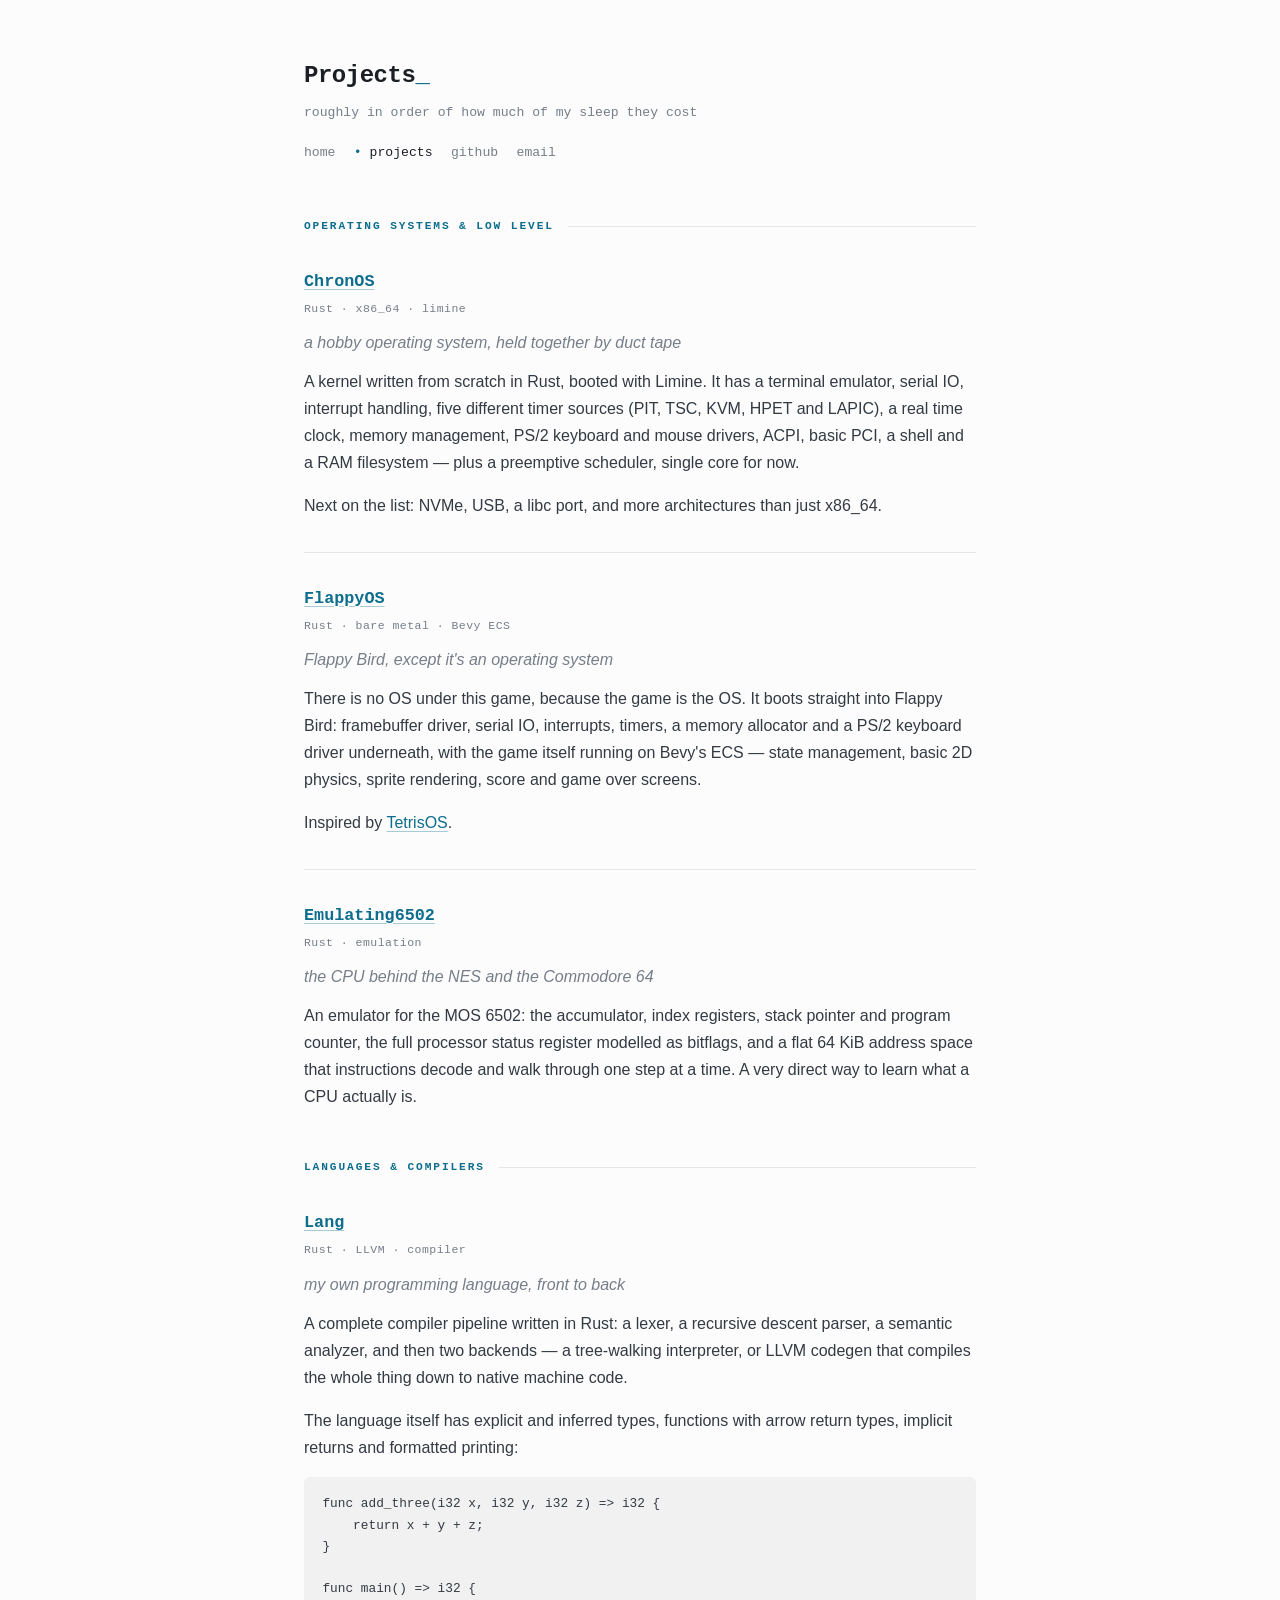
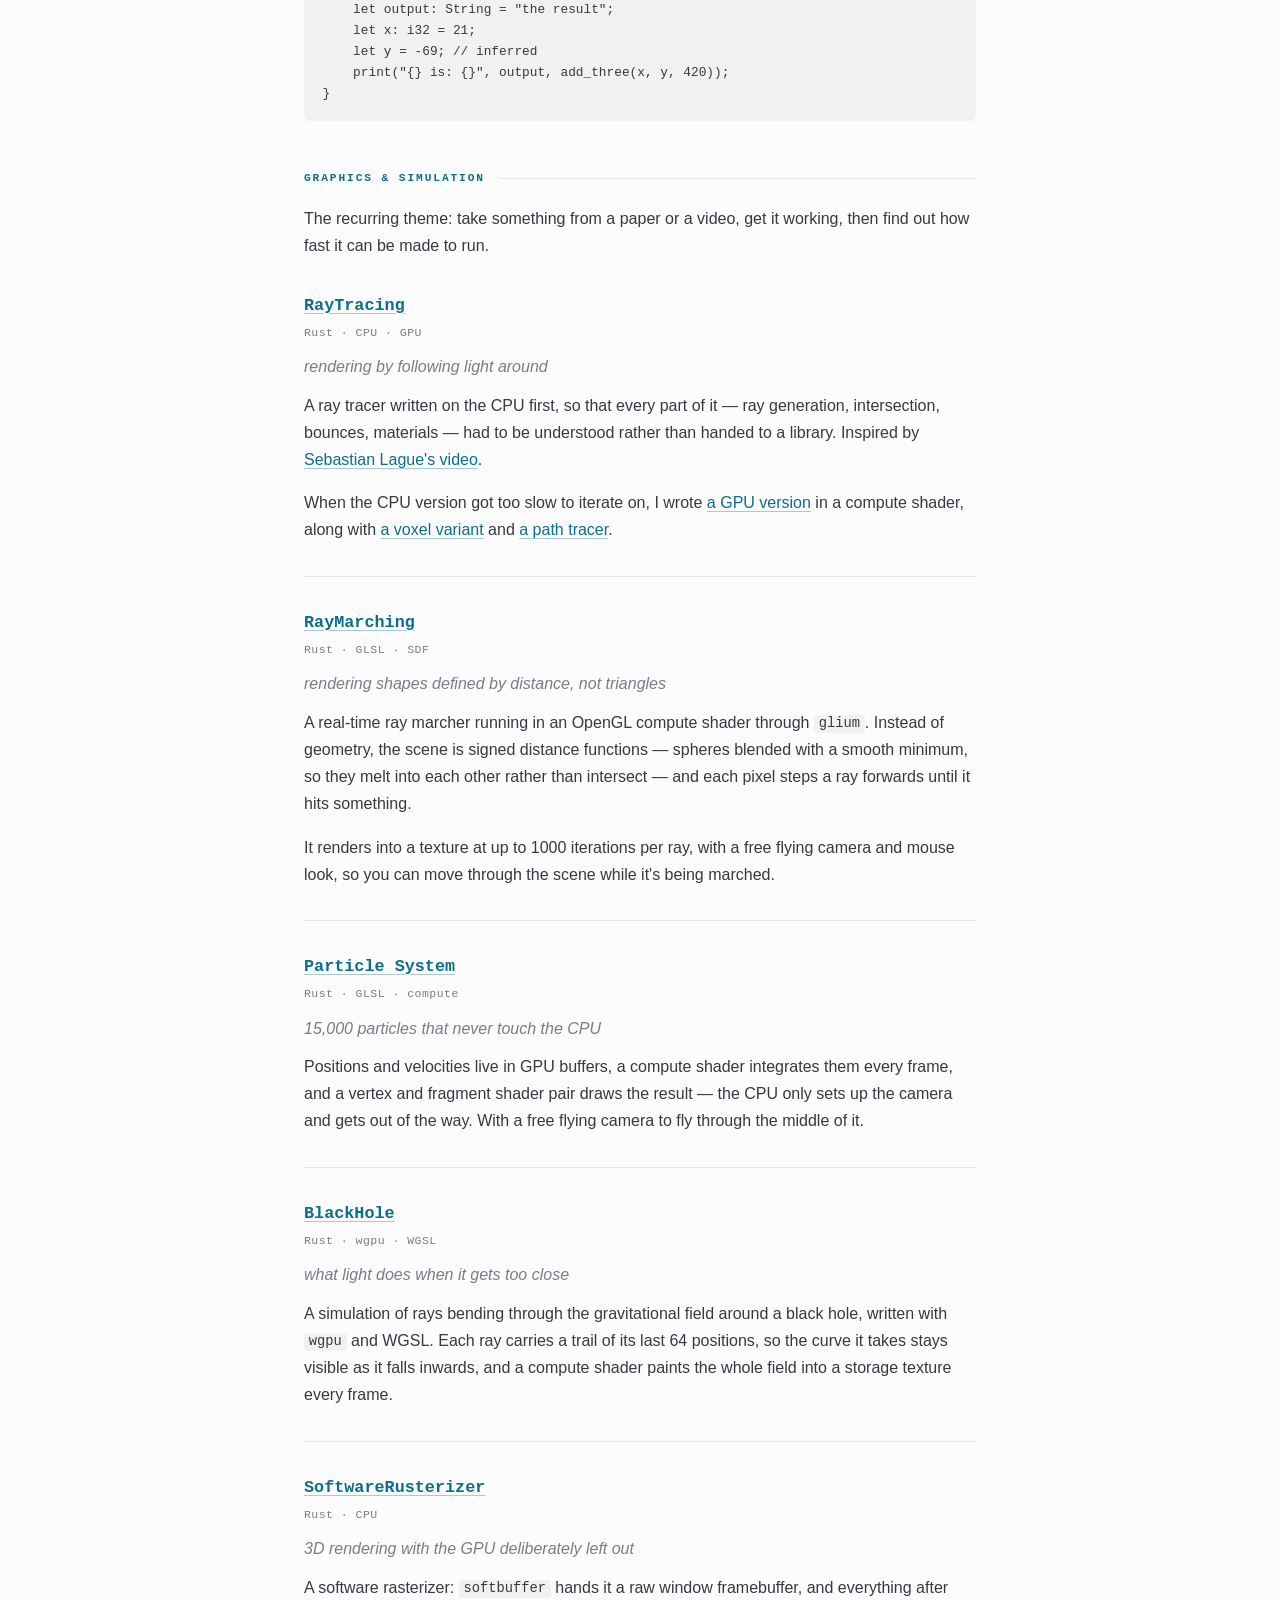
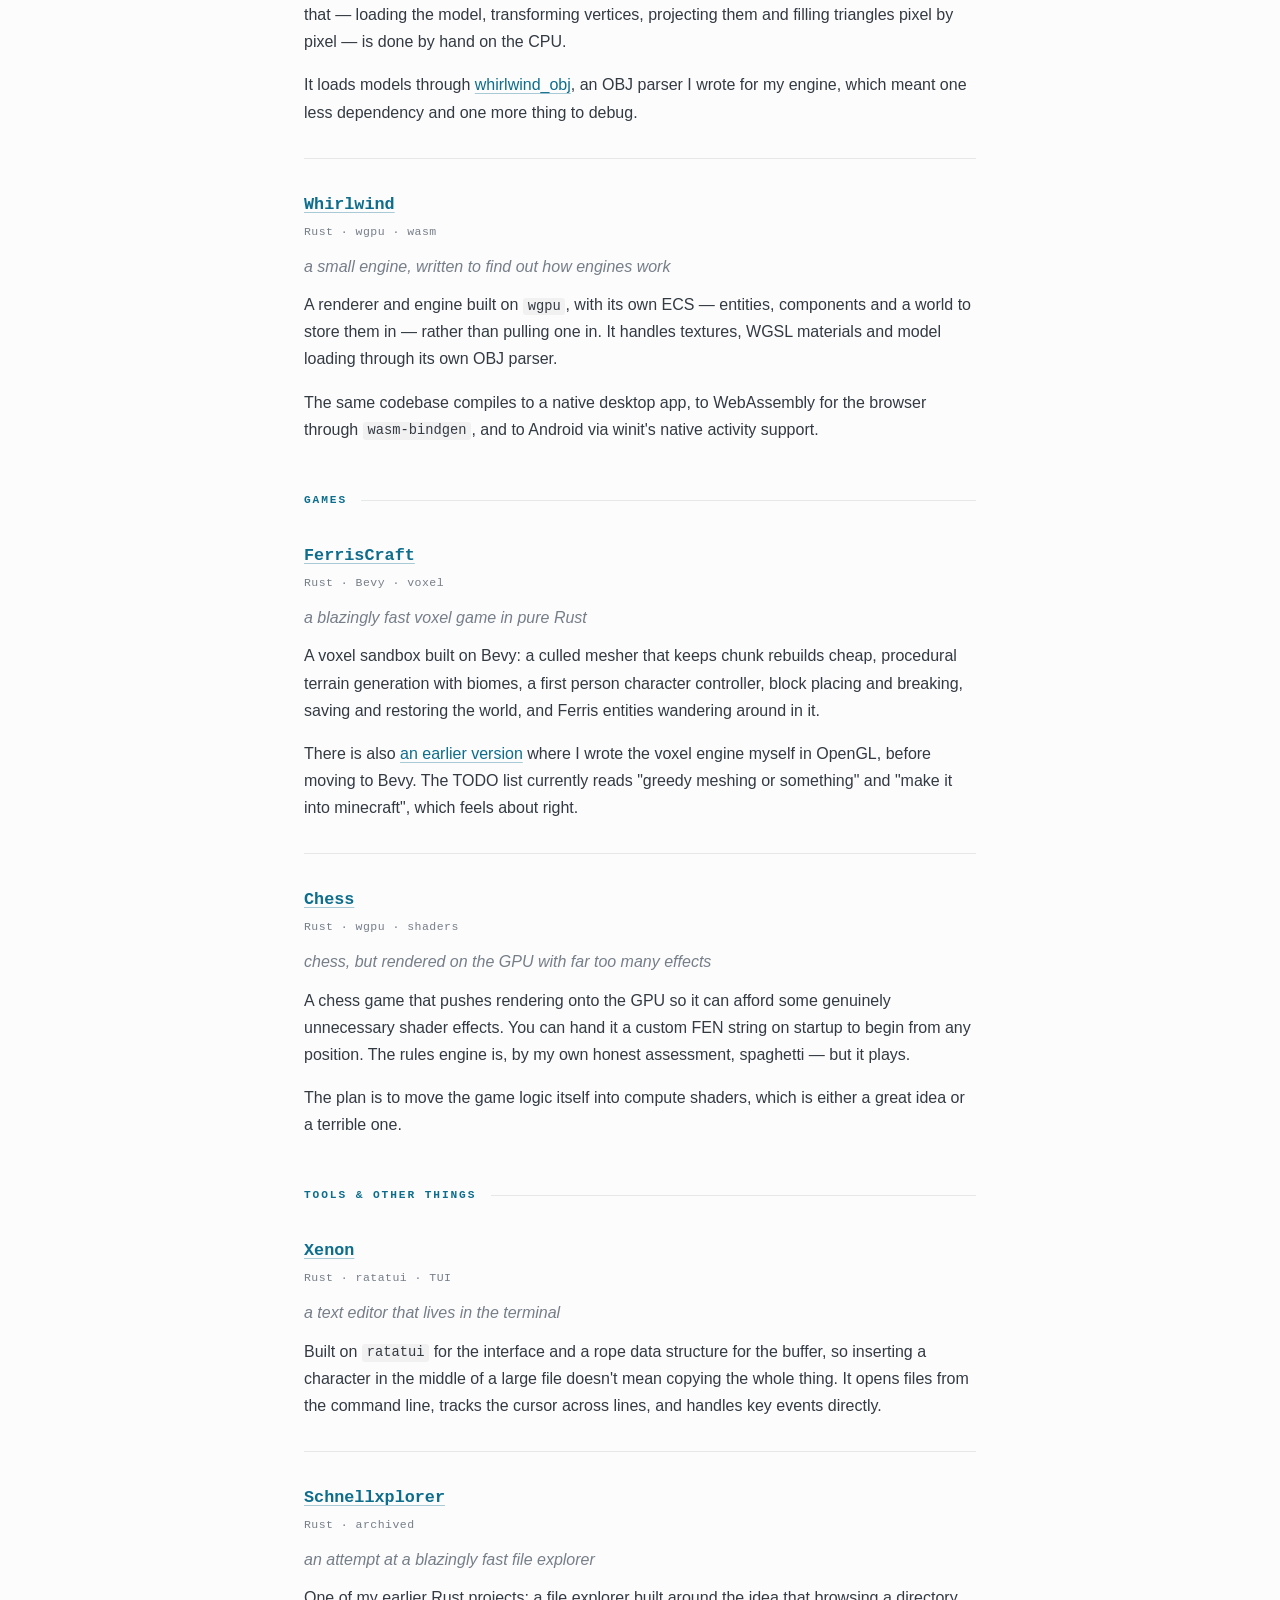
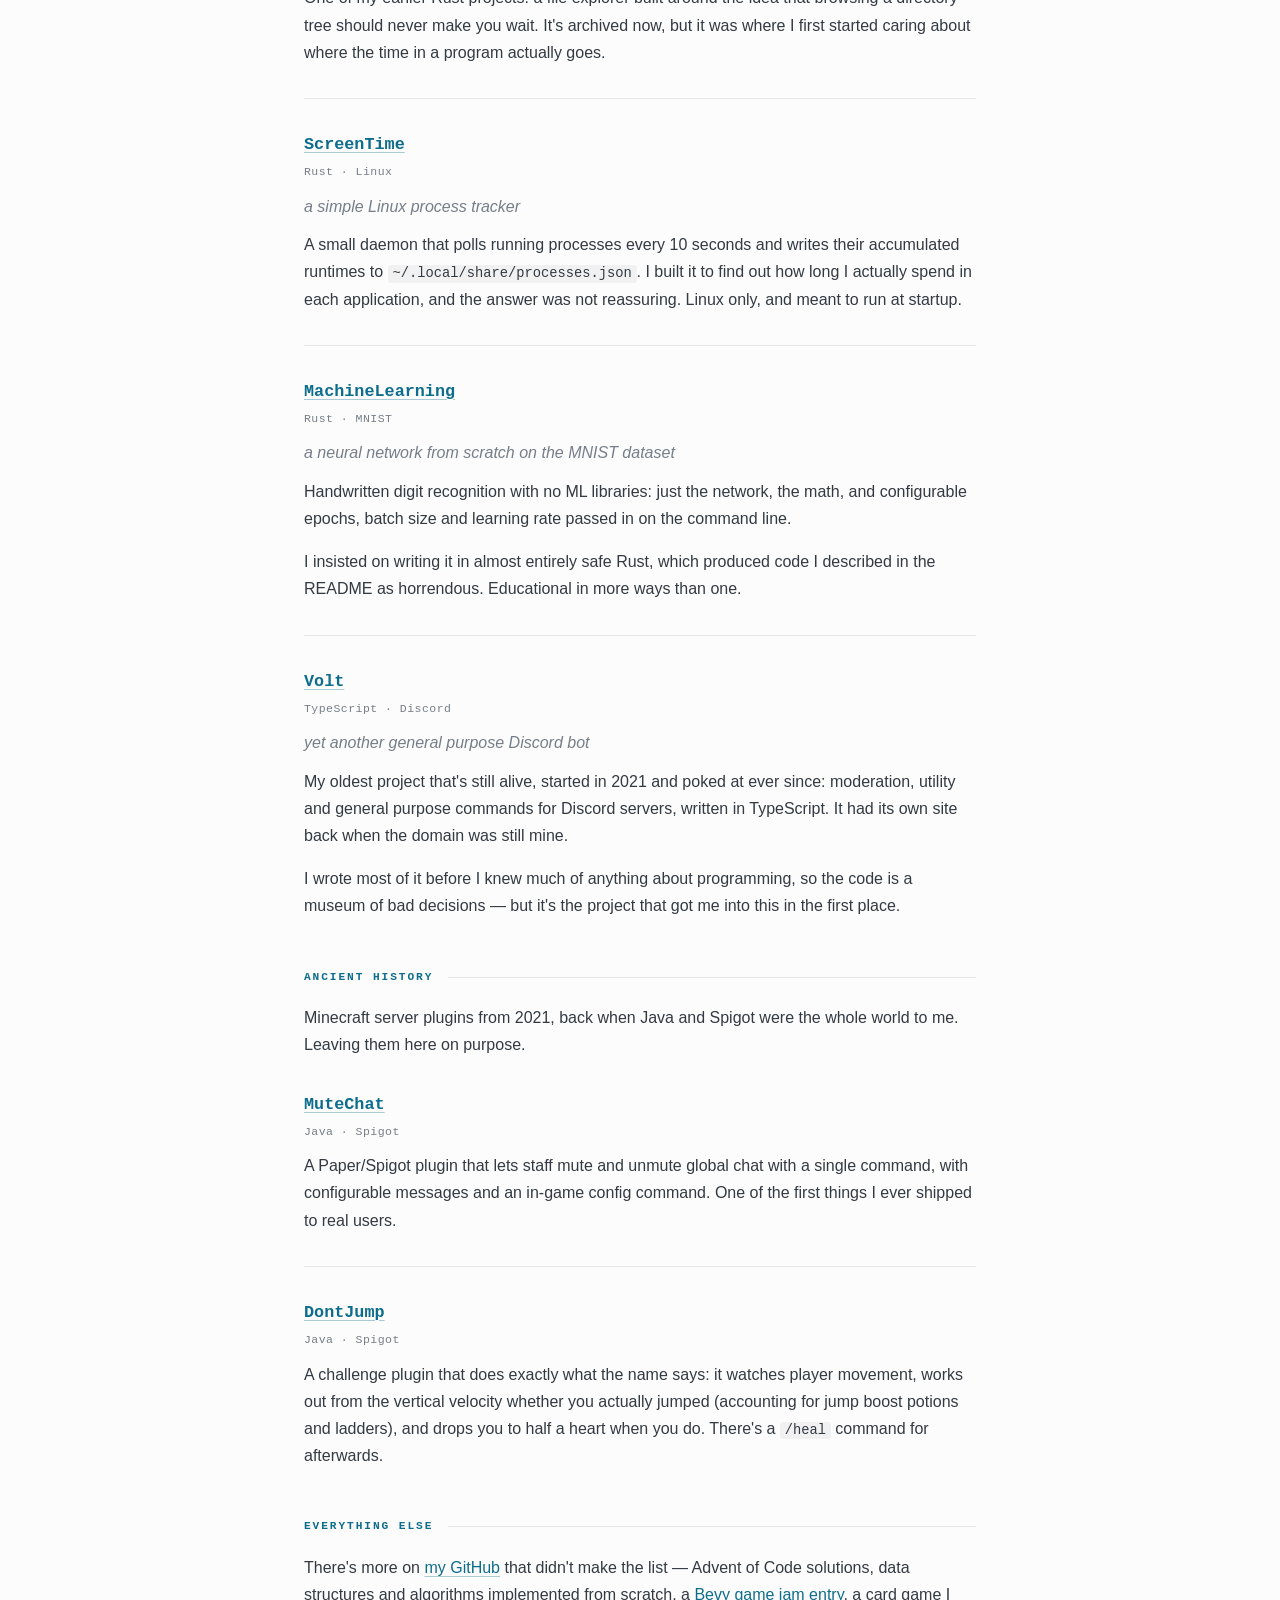
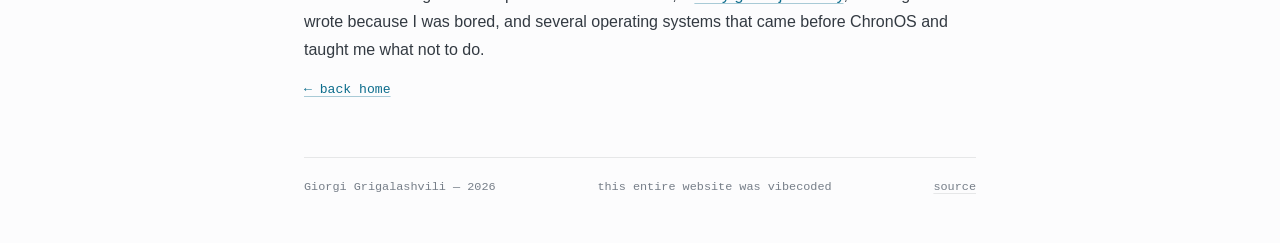
==== projects/index.html @ c58e5ccb "Add personal portfolio site Static site for GitHub Pages: plain HTML/CSS, no build step.  - home pag" ====
<!DOCTYPE html>
<html lang="en">
	<head>
		<meta charset="utf-8">
		<meta name="viewport" content="width=device-width, initial-scale=1">
		<title>Projects — Giorgi Grigalashvili</title>
		<meta name="description" content="Projects by Giorgi Grigalashvili (BUGO07): operating systems, compilers, renderers, simulations, games and tools — mostly in Rust.">
		<link rel="stylesheet" href="../style.css">
		<link rel="icon" href="../assets/favicon.svg" type="image/svg+xml">
	</head>
	<body>
		<header>
			<h1>Projects<span class="cursor">_</span></h1>
			<p class="tagline">roughly in order of how much of my sleep they cost</p>
			<nav>
				<a href="../">home</a>
				<a href="./" aria-current="page">projects</a>
				<a href="https://github.com/BUGO07">github</a>
				<a href="mailto:g.grigalashvili@balaveri.com">email</a>
			</nav>
		</header>

		<main>
			<section id="operating-systems">
				<h2>Operating systems &amp; low level</h2>

				<article id="chronos">
					<h3><a href="https://github.com/BUGO07/chronos">ChronOS</a></h3>
					<p class="tags">Rust &middot; x86_64 &middot; limine</p>
					<p class="lede">a hobby operating system, held together by duct tape</p>
					<p>
					A kernel written from scratch in Rust, booted with Limine. It has a
					terminal emulator, serial IO, interrupt handling, five different timer
					sources (PIT, TSC, KVM, HPET and LAPIC), a real time clock, memory
					management, PS/2 keyboard and mouse drivers, ACPI, basic PCI, a shell
					and a RAM filesystem &mdash; plus a preemptive scheduler, single core
					for now.
					</p>
					<p>
					Next on the list: NVMe, USB, a libc port, and more architectures than
					just x86_64.
					</p>
				</article>

				<article id="flappyos">
					<h3><a href="https://github.com/BUGO07/flappyos">FlappyOS</a></h3>
					<p class="tags">Rust &middot; bare metal &middot; Bevy ECS</p>
					<p class="lede">Flappy Bird, except it's an operating system</p>
					<p>
					There is no OS under this game, because the game is the OS. It boots
					straight into Flappy Bird: framebuffer driver, serial IO, interrupts,
					timers, a memory allocator and a PS/2 keyboard driver underneath, with
					the game itself running on Bevy's ECS &mdash; state management, basic
					2D physics, sprite rendering, score and game over screens.
					</p>
					<p>
					Inspired by
					<a href="https://www.youtube.com/watch?v=FaILnmUYS_U">TetrisOS</a>.
					</p>
				</article>

				<article id="emulating-6502">
					<h3><a href="https://github.com/BUGO07/emulating-6502">Emulating6502</a></h3>
					<p class="tags">Rust &middot; emulation</p>
					<p class="lede">the CPU behind the NES and the Commodore 64</p>
					<p>
					An emulator for the MOS 6502: the accumulator, index registers, stack
					pointer and program counter, the full processor status register modelled
					as bitflags, and a flat 64&nbsp;KiB address space that instructions
					decode and walk through one step at a time. A very direct way to learn
					what a CPU actually is.
					</p>
				</article>
			</section>

			<section id="languages">
				<h2>Languages &amp; compilers</h2>

				<article id="lang">
					<h3><a href="https://github.com/BUGO07/lang">Lang</a></h3>
					<p class="tags">Rust &middot; LLVM &middot; compiler</p>
					<p class="lede">my own programming language, front to back</p>
					<p>
					A complete compiler pipeline written in Rust: a lexer, a recursive
					descent parser, a semantic analyzer, and then two backends &mdash; a
					tree-walking interpreter, or LLVM codegen that compiles the whole thing
					down to native machine code.
					</p>
					<p>
					The language itself has explicit and inferred types, functions with
					arrow return types, implicit returns and formatted printing:
					</p>
					<pre><code>func add_three(i32 x, i32 y, i32 z) => i32 {
    return x + y + z;
}

func main() => i32 {
    let output: String = "the result";
    let x: i32 = 21;
    let y = -69; // inferred
    print("{} is: {}", output, add_three(x, y, 420));
}</code></pre>
				</article>
			</section>

			<section id="graphics">
				<h2>Graphics &amp; simulation</h2>

				<p>
				The recurring theme: take something from a paper or a video, get it
				working, then find out how fast it can be made to run.
				</p>

				<article id="raytracing">
					<h3><a href="https://github.com/BUGO07/raytracing">RayTracing</a></h3>
					<p class="tags">Rust &middot; CPU &middot; GPU</p>
					<p class="lede">rendering by following light around</p>
					<p>
					A ray tracer written on the CPU first, so that every part of it &mdash;
					ray generation, intersection, bounces, materials &mdash; had to be
					understood rather than handed to a library. Inspired by
					<a href="https://www.youtube.com/watch?v=Qz0KTGYJtUk">Sebastian Lague's video</a>.
					</p>
					<p>
					When the CPU version got too slow to iterate on, I wrote
					<a href="https://github.com/BUGO07/raytracing-compute">a GPU version</a>
					in a compute shader, along with
					<a href="https://github.com/BUGO07/voxel-raytracing">a voxel variant</a>
					and <a href="https://github.com/BUGO07/pathtracing">a path tracer</a>.
					</p>
				</article>

				<article id="raymarching">
					<h3><a href="https://github.com/BUGO07/raymarching">RayMarching</a></h3>
					<p class="tags">Rust &middot; GLSL &middot; SDF</p>
					<p class="lede">rendering shapes defined by distance, not triangles</p>
					<p>
					A real-time ray marcher running in an OpenGL compute shader through
					<code>glium</code>. Instead of geometry, the scene is signed distance
					functions &mdash; spheres blended with a smooth minimum, so they melt
					into each other rather than intersect &mdash; and each pixel steps a ray
					forwards until it hits something.
					</p>
					<p>
					It renders into a texture at up to 1000 iterations per ray, with a free
					flying camera and mouse look, so you can move through the scene while
					it's being marched.
					</p>
				</article>

				<article id="particle-system">
					<h3><a href="https://github.com/BUGO07/particle-system">Particle System</a></h3>
					<p class="tags">Rust &middot; GLSL &middot; compute</p>
					<p class="lede">15,000 particles that never touch the CPU</p>
					<p>
					Positions and velocities live in GPU buffers, a compute shader integrates
					them every frame, and a vertex and fragment shader pair draws the result
					&mdash; the CPU only sets up the camera and gets out of the way. With a
					free flying camera to fly through the middle of it.
					</p>
				</article>

				<article id="black-hole">
					<h3><a href="https://github.com/BUGO07/black_hole">BlackHole</a></h3>
					<p class="tags">Rust &middot; wgpu &middot; WGSL</p>
					<p class="lede">what light does when it gets too close</p>
					<p>
					A simulation of rays bending through the gravitational field around a
					black hole, written with <code>wgpu</code> and WGSL. Each ray carries a
					trail of its last 64 positions, so the curve it takes stays visible as it
					falls inwards, and a compute shader paints the whole field into a storage
					texture every frame.
					</p>
				</article>

				<article id="software-rusterizer">
					<h3><a href="https://github.com/BUGO07/software-rusterizer">SoftwareRusterizer</a></h3>
					<p class="tags">Rust &middot; CPU</p>
					<p class="lede">3D rendering with the GPU deliberately left out</p>
					<p>
					A software rasterizer: <code>softbuffer</code> hands it a raw window
					framebuffer, and everything after that &mdash; loading the model,
					transforming vertices, projecting them and filling triangles pixel by
					pixel &mdash; is done by hand on the CPU.
					</p>
					<p>
					It loads models through
					<a href="https://github.com/BUGO07/whirlwind_obj">whirlwind_obj</a>, an
					OBJ parser I wrote for my engine, which meant one less dependency and one
					more thing to debug.
					</p>
				</article>

				<article id="whirlwind">
					<h3><a href="https://github.com/BUGO07/whirlwind">Whirlwind</a></h3>
					<p class="tags">Rust &middot; wgpu &middot; wasm</p>
					<p class="lede">a small engine, written to find out how engines work</p>
					<p>
					A renderer and engine built on <code>wgpu</code>, with its own ECS
					&mdash; entities, components and a world to store them in &mdash; rather
					than pulling one in. It handles textures, WGSL materials and model
					loading through its own OBJ parser.
					</p>
					<p>
					The same codebase compiles to a native desktop app, to WebAssembly for
					the browser through <code>wasm-bindgen</code>, and to Android via winit's
					native activity support.
					</p>
				</article>
			</section>

			<section id="games">
				<h2>Games</h2>

				<article id="ferriscraft">
					<h3><a href="https://github.com/BUGO07/ferriscraft">FerrisCraft</a></h3>
					<p class="tags">Rust &middot; Bevy &middot; voxel</p>
					<p class="lede">a blazingly fast voxel game in pure Rust</p>
					<p>
					A voxel sandbox built on Bevy: a culled mesher that keeps chunk rebuilds
					cheap, procedural terrain generation with biomes, a first person character
					controller, block placing and breaking, saving and restoring the world,
					and Ferris entities wandering around in it.
					</p>
					<p>
					There is also
					<a href="https://github.com/BUGO07/ferriscraft-gl-experiments">an earlier version</a>
					where I wrote the voxel engine myself in OpenGL, before moving to Bevy.
					The TODO list currently reads "greedy meshing or something" and "make it
					into minecraft", which feels about right.
					</p>
				</article>

				<article id="chess">
					<h3><a href="https://github.com/BUGO07/chess-gpu">Chess</a></h3>
					<p class="tags">Rust &middot; wgpu &middot; shaders</p>
					<p class="lede">chess, but rendered on the GPU with far too many effects</p>
					<p>
					A chess game that pushes rendering onto the GPU so it can afford some
					genuinely unnecessary shader effects. You can hand it a custom FEN string
					on startup to begin from any position. The rules engine is, by my own
					honest assessment, spaghetti &mdash; but it plays.
					</p>
					<p>
					The plan is to move the game logic itself into compute shaders, which is
					either a great idea or a terrible one.
					</p>
				</article>
			</section>

			<section id="tools">
				<h2>Tools &amp; other things</h2>

				<article id="xenon">
					<h3><a href="https://github.com/BUGO07/xenon">Xenon</a></h3>
					<p class="tags">Rust &middot; ratatui &middot; TUI</p>
					<p class="lede">a text editor that lives in the terminal</p>
					<p>
					Built on <code>ratatui</code> for the interface and a rope data structure
					for the buffer, so inserting a character in the middle of a large file
					doesn't mean copying the whole thing. It opens files from the command
					line, tracks the cursor across lines, and handles key events directly.
					</p>
				</article>

				<article id="schnellxplorer">
					<h3><a href="https://github.com/BUGO07/Schnellxplorer">Schnellxplorer</a></h3>
					<p class="tags">Rust &middot; archived</p>
					<p class="lede">an attempt at a blazingly fast file explorer</p>
					<p>
					One of my earlier Rust projects: a file explorer built around the idea
					that browsing a directory tree should never make you wait. It's archived
					now, but it was where I first started caring about where the time in a
					program actually goes.
					</p>
				</article>

				<article id="screentime">
					<h3><a href="https://github.com/BUGO07/screentime">ScreenTime</a></h3>
					<p class="tags">Rust &middot; Linux</p>
					<p class="lede">a simple Linux process tracker</p>
					<p>
					A small daemon that polls running processes every 10 seconds and writes
					their accumulated runtimes to
					<code>~/.local/share/processes.json</code>. I built it to find out how
					long I actually spend in each application, and the answer was not
					reassuring. Linux only, and meant to run at startup.
					</p>
				</article>

				<article id="machine-learning">
					<h3><a href="https://github.com/BUGO07/machine-learning">MachineLearning</a></h3>
					<p class="tags">Rust &middot; MNIST</p>
					<p class="lede">a neural network from scratch on the MNIST dataset</p>
					<p>
					Handwritten digit recognition with no ML libraries: just the network, the
					math, and configurable epochs, batch size and learning rate passed in on
					the command line.
					</p>
					<p>
					I insisted on writing it in almost entirely safe Rust, which produced code
					I described in the README as horrendous. Educational in more ways than one.
					</p>
				</article>

				<article id="volt">
					<h3><a href="https://github.com/BUGO07/Volt">Volt</a></h3>
					<p class="tags">TypeScript &middot; Discord</p>
					<p class="lede">yet another general purpose Discord bot</p>
					<p>
					My oldest project that's still alive, started in 2021 and poked at ever
					since: moderation, utility and general purpose commands for Discord
					servers, written in TypeScript. It had its own site back when the domain
					was still mine.
					</p>
					<p>
					I wrote most of it before I knew much of anything about programming, so
					the code is a museum of bad decisions &mdash; but it's the project that
					got me into this in the first place.
					</p>
				</article>
			</section>

			<section id="older">
				<h2>Ancient history</h2>

				<p>
				Minecraft server plugins from 2021, back when Java and Spigot were the whole
				world to me. Leaving them here on purpose.
				</p>

				<article id="mutechat">
					<h3><a href="https://github.com/BUGO07/MuteChat">MuteChat</a></h3>
					<p class="tags">Java &middot; Spigot</p>
					<p>
					A Paper/Spigot plugin that lets staff mute and unmute global chat with a
					single command, with configurable messages and an in-game config command.
					One of the first things I ever shipped to real users.
					</p>
				</article>

				<article id="dontjump">
					<h3><a href="https://github.com/BUGO07/DontJump">DontJump</a></h3>
					<p class="tags">Java &middot; Spigot</p>
					<p>
					A challenge plugin that does exactly what the name says: it watches player
					movement, works out from the vertical velocity whether you actually jumped
					(accounting for jump boost potions and ladders), and drops you to half a
					heart when you do. There's a <code>/heal</code> command for afterwards.
					</p>
				</article>
			</section>

			<section id="more">
				<h2>Everything else</h2>

				<p>
				There's more on <a href="https://github.com/BUGO07">my GitHub</a> that didn't
				make the list &mdash; Advent of Code solutions, data structures and algorithms
				implemented from scratch, a
				<a href="https://bugolmao.itch.io/bevy-jam-7">Bevy game jam entry</a>, a card
				game I wrote because I was bored, and several operating systems that came
				before ChronOS and taught me what not to do.
				</p>

				<p class="back"><a href="../">&larr; back home</a></p>
			</section>
		</main>

		<footer>
			<span>Giorgi Grigalashvili &mdash; <span id="year"></span></span>
			<span>this entire website was vibecoded</span>
			<span><a href="https://github.com/BUGO07/BUGO07.github.io">source</a></span>
		</footer>

		<script>
			document.getElementById("year").textContent = new Date().getFullYear();
		</script>
	</body>
</html>
---- style.css ----
:root {
	color-scheme: light dark;

	--bg: #fcfcfd;
	--fg: #1b1f24;
	--prose: #333a42;
	--muted: #767e88;
	--accent: #0d6d8c;
	--underline: #0d6d8c59;
	--rule: #1b1f2418;
	--tint: #1b1f240c;

	--measure: 45rem;
	--mono: ui-monospace, "JetBrains Mono", "Cascadia Code", Menlo, Consolas, monospace;
	--sans: -apple-system, BlinkMacSystemFont, "Segoe UI", Roboto, "Helvetica Neue", Arial, sans-serif;
}

@media (prefers-color-scheme: dark) {
	:root {
		--bg: #0f1115;
		--fg: #e4e7ec;
		--prose: #c1c7d0;
		--muted: #7d858f;
		--accent: #5fb9d4;
		--underline: #5fb9d459;
		--rule: #ffffff1c;
		--tint: #ffffff0d;
	}
}

* {
	box-sizing: border-box;
}

body {
	max-width: var(--measure);
	margin: 0 auto;
	padding: 3.5rem 1.5rem 3rem;

	font-family: var(--sans);
	font-size: 1rem;
	line-height: 1.7;
	color: var(--prose);
	background-color: var(--bg);
	-webkit-font-smoothing: antialiased;
}

/* ---- links ---- */

a {
	color: var(--accent);
	text-decoration: underline;
	text-decoration-thickness: 1px;
	text-underline-offset: 3px;
	text-decoration-color: var(--underline);
}

a:hover {
	text-decoration-color: currentColor;
}

/* ---- header ---- */

header {
	margin-bottom: 3.25rem;
}

h1 {
	font-family: var(--mono);
	font-size: 1.5rem;
	font-weight: 600;
	letter-spacing: -0.02em;
	color: var(--fg);
	margin: 0 0 0.3rem;
}

.cursor {
	color: var(--accent);
	font-weight: 400;
	animation: blink 1.15s steps(1) infinite;
}

@keyframes blink {
	50% { opacity: 0; }
}

@media (prefers-reduced-motion: reduce) {
	.cursor { animation: none; }
}

.tagline {
	font-family: var(--mono);
	font-size: 0.82rem;
	color: var(--muted);
	margin: 0 0 1.15rem;
}

nav {
	font-family: var(--mono);
	font-size: 0.82rem;
	display: flex;
	flex-wrap: wrap;
	gap: 0 1.15rem;
}

nav a {
	color: var(--muted);
	text-decoration: none;
}

nav a:hover {
	color: var(--accent);
}

nav a[aria-current="page"] {
	color: var(--fg);
}

nav a[aria-current="page"]::before {
	content: "\2022\00a0";
	color: var(--accent);
}

/* ---- headings ---- */

h2 {
	display: flex;
	align-items: center;
	gap: 0.9rem;

	font-family: var(--mono);
	font-size: 0.7rem;
	font-weight: 600;
	text-transform: uppercase;
	letter-spacing: 0.17em;
	color: var(--accent);

	margin: 3rem 0 1.1rem;
}

h2::after {
	content: "";
	flex: 1;
	height: 1px;
	background-color: var(--rule);
}

h3 {
	font-family: var(--mono);
	font-size: 0.8rem;
	font-weight: 600;
	color: var(--fg);
	margin: 1.9rem 0 0.75rem;
}

section:first-of-type h2 {
	margin-top: 0;
}

p {
	margin: 0 0 1rem;
}

section > p:last-child {
	margin-bottom: 0;
}

/* ---- key / value and project index grids ---- */

dl {
	display: grid;
	grid-template-columns: 10.5rem 1fr;
	gap: 1rem 1.75rem;
	margin: 0;
}

dl.kv {
	grid-template-columns: 7rem 1fr;
	gap: 0.5rem 1.75rem;
}

dt {
	font-family: var(--mono);
	font-size: 0.9rem;
	color: var(--fg);
	min-width: 0;
	overflow-wrap: break-word;
}

dl.kv dt {
	font-size: 0.72rem;
	text-transform: uppercase;
	letter-spacing: 0.13em;
	color: var(--muted);
	padding-top: 0.35em;
}

dd {
	margin: 0;
	min-width: 0;
}

@media (max-width: 36rem) {
	dl,
	dl.kv {
		grid-template-columns: 1fr;
		gap: 0.15rem;
	}

	dd {
		margin-bottom: 1.1rem;
	}

	dd:last-child {
		margin-bottom: 0;
	}

	dl.kv dt {
		padding-top: 0.6rem;
	}
}

.tags {
	display: block;
	font-family: var(--mono);
	font-size: 0.72rem;
	letter-spacing: 0.04em;
	color: var(--muted);
}

/* ---- project write-ups ---- */

article {
	margin-top: 2rem;
	scroll-margin-top: 1.5rem;
}

article + article {
	border-top: 1px solid var(--rule);
	padding-top: 2rem;
}

article h3 {
	font-size: 1.05rem;
	margin: 0 0 0.15rem;
}

article .tags {
	margin-bottom: 0.7rem;
}

article .lede {
	color: var(--muted);
	font-style: italic;
	margin-bottom: 0.7rem;
}

article p:last-child {
	margin-bottom: 0;
}

/* ---- code ---- */

code {
	font-family: var(--mono);
	font-size: 0.86em;
	background-color: var(--tint);
	padding: 0.1em 0.35em;
	border-radius: 3px;
}

pre {
	font-family: var(--mono);
	font-size: 0.8rem;
	line-height: 1.65;
	background-color: var(--tint);
	padding: 1rem 1.15rem;
	border-radius: 6px;
	overflow-x: auto;
	margin: 0 0 1rem;
}

pre code {
	background: none;
	padding: 0;
	font-size: inherit;
}

/* ---- misc ---- */

ul {
	margin: 0 0 1rem;
	padding-left: 1.2rem;
}

li {
	margin: 0.2rem 0;
}

.back {
	font-family: var(--mono);
	font-size: 0.82rem;
}

footer {
	margin-top: 3.5rem;
	padding-top: 1.15rem;
	border-top: 1px solid var(--rule);

	font-family: var(--mono);
	font-size: 0.74rem;
	color: var(--muted);

	display: flex;
	flex-wrap: wrap;
	justify-content: space-between;
	gap: 0.4rem 1.5rem;
}

footer a {
	color: var(--muted);
	text-decoration-color: var(--rule);
}

footer a:hover {
	color: var(--accent);
}
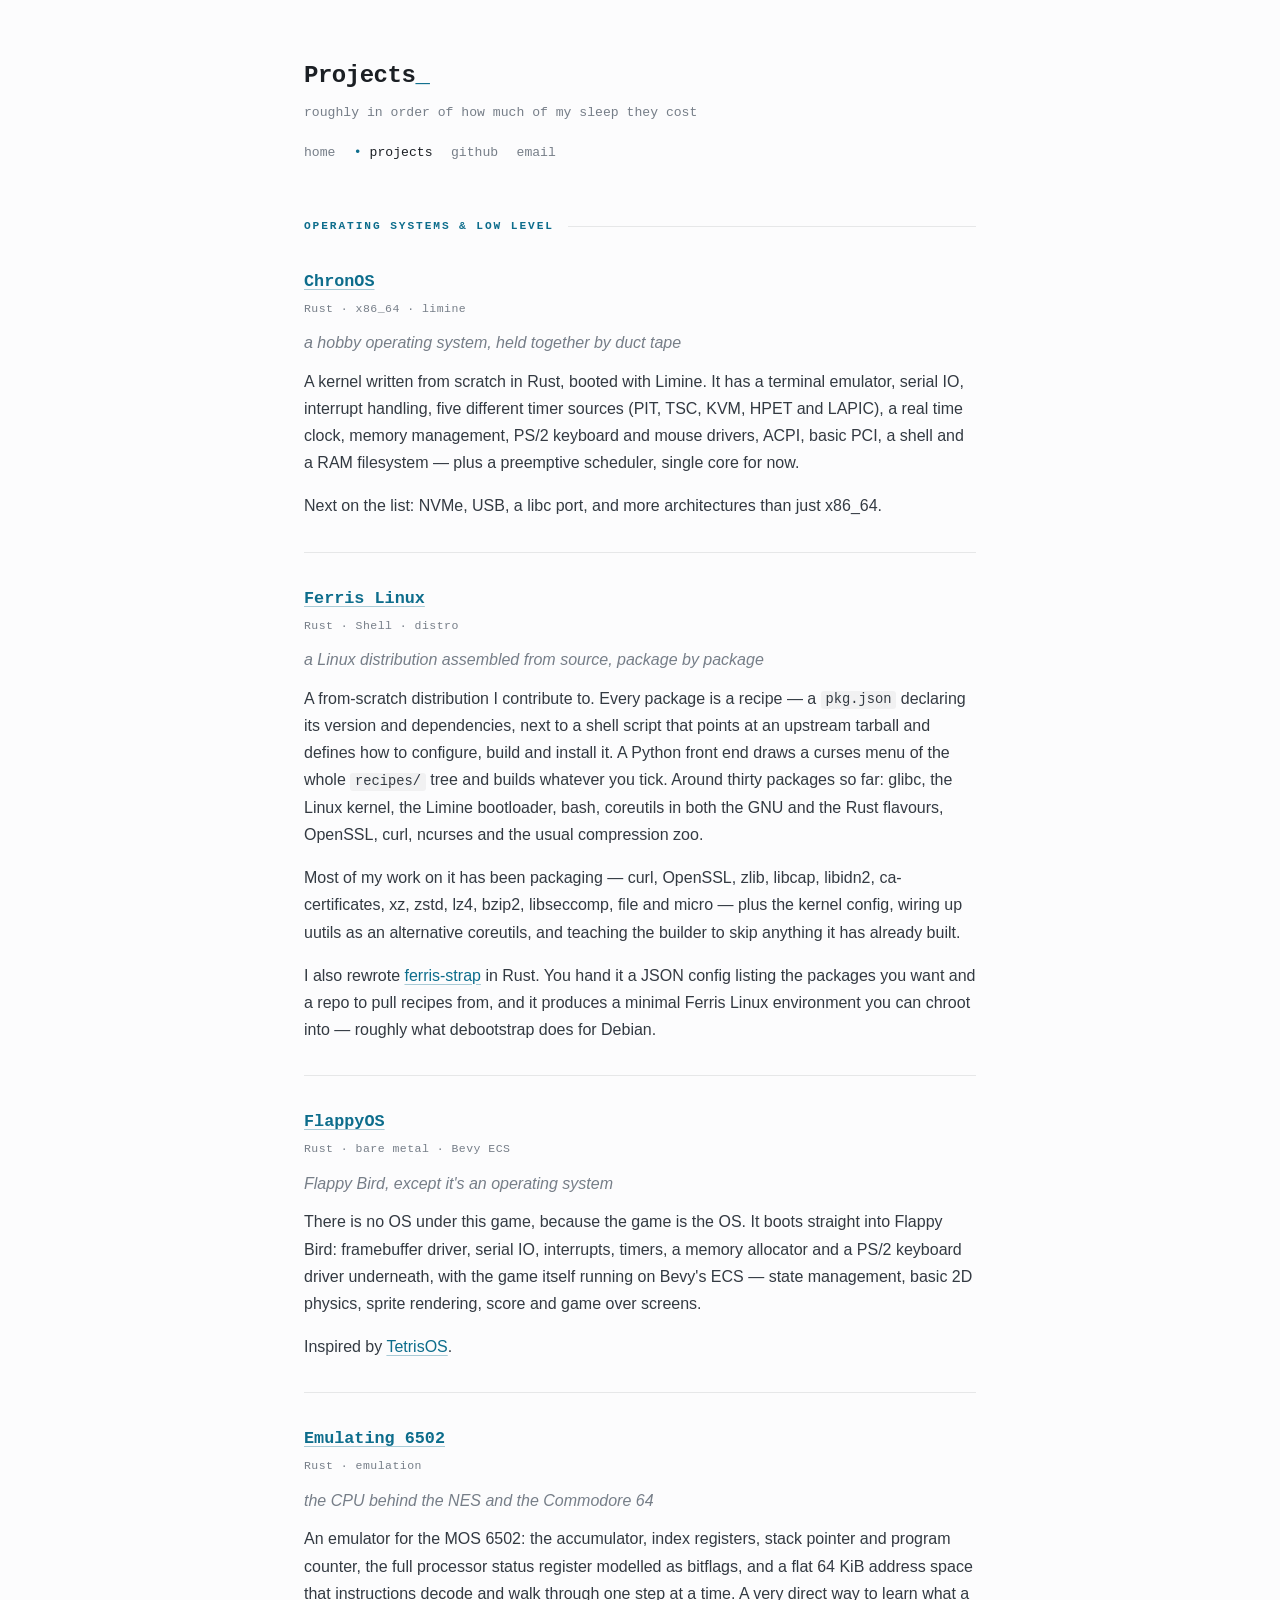
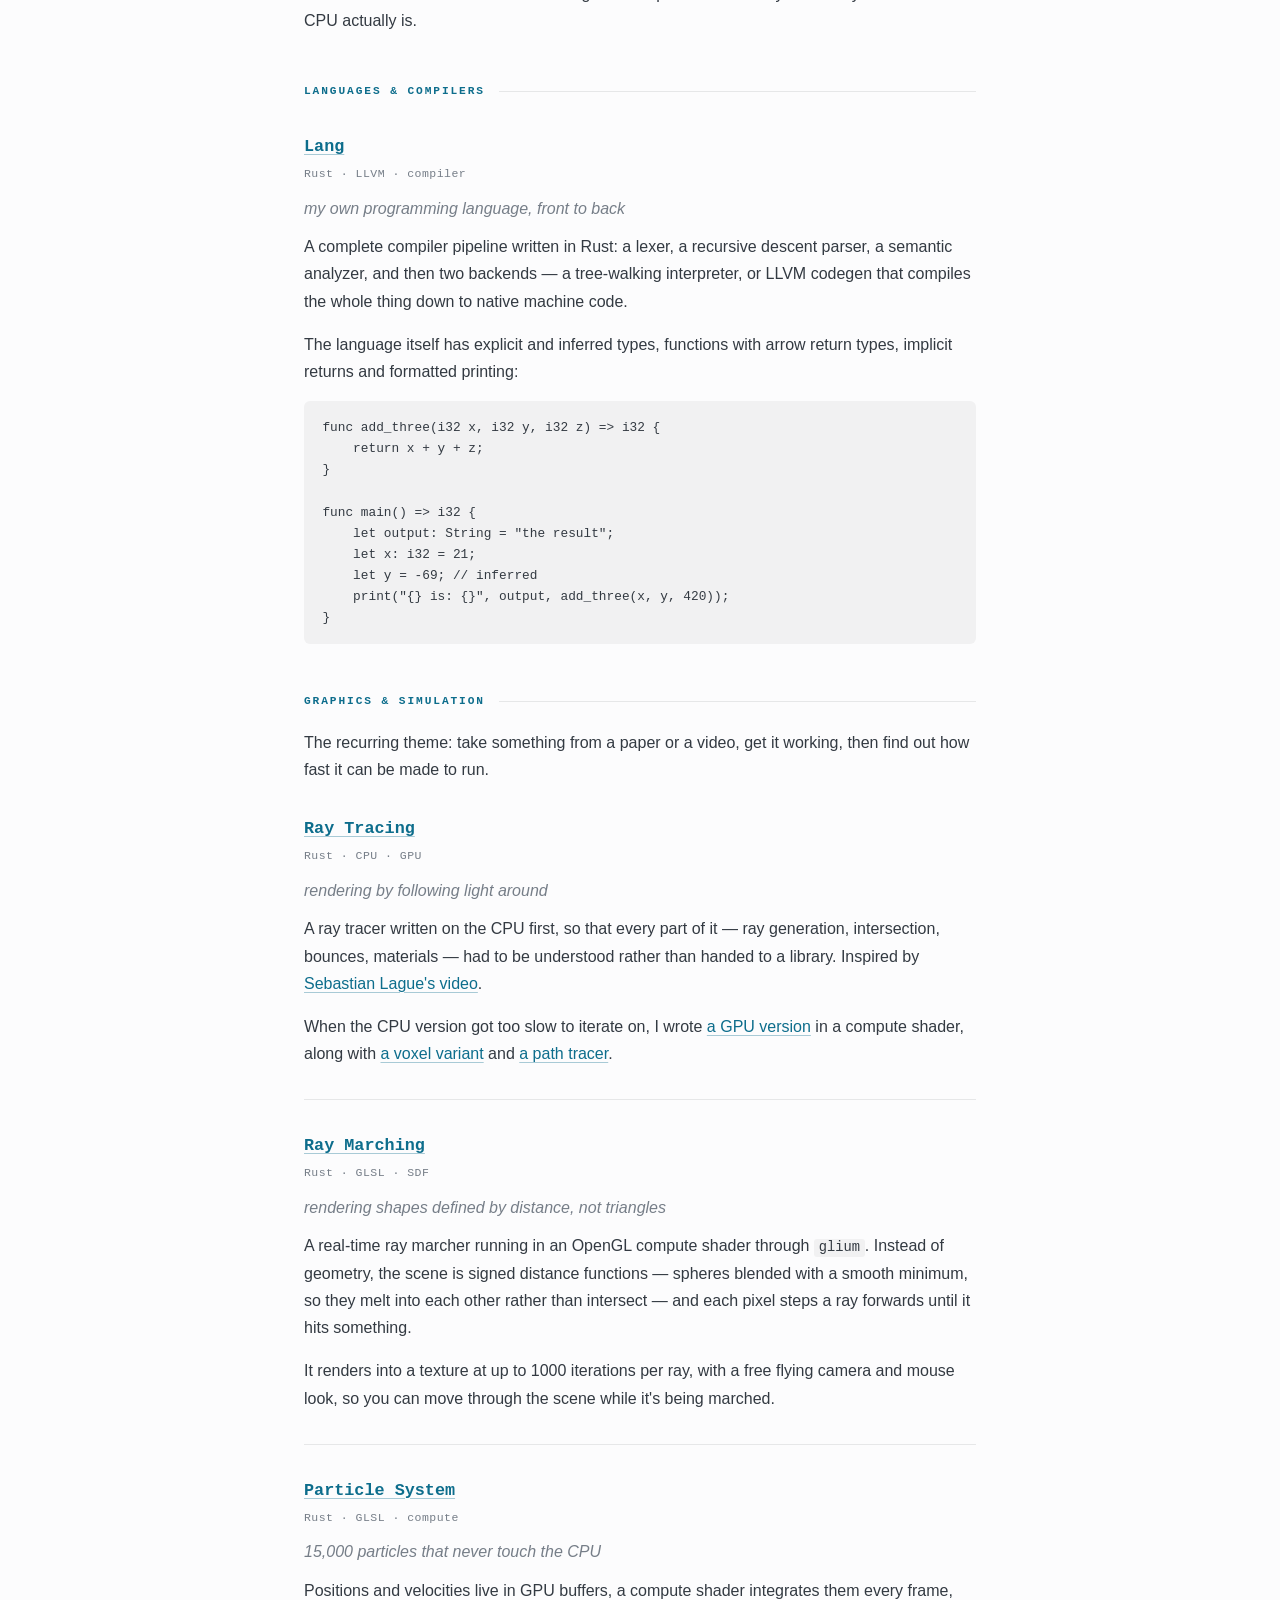
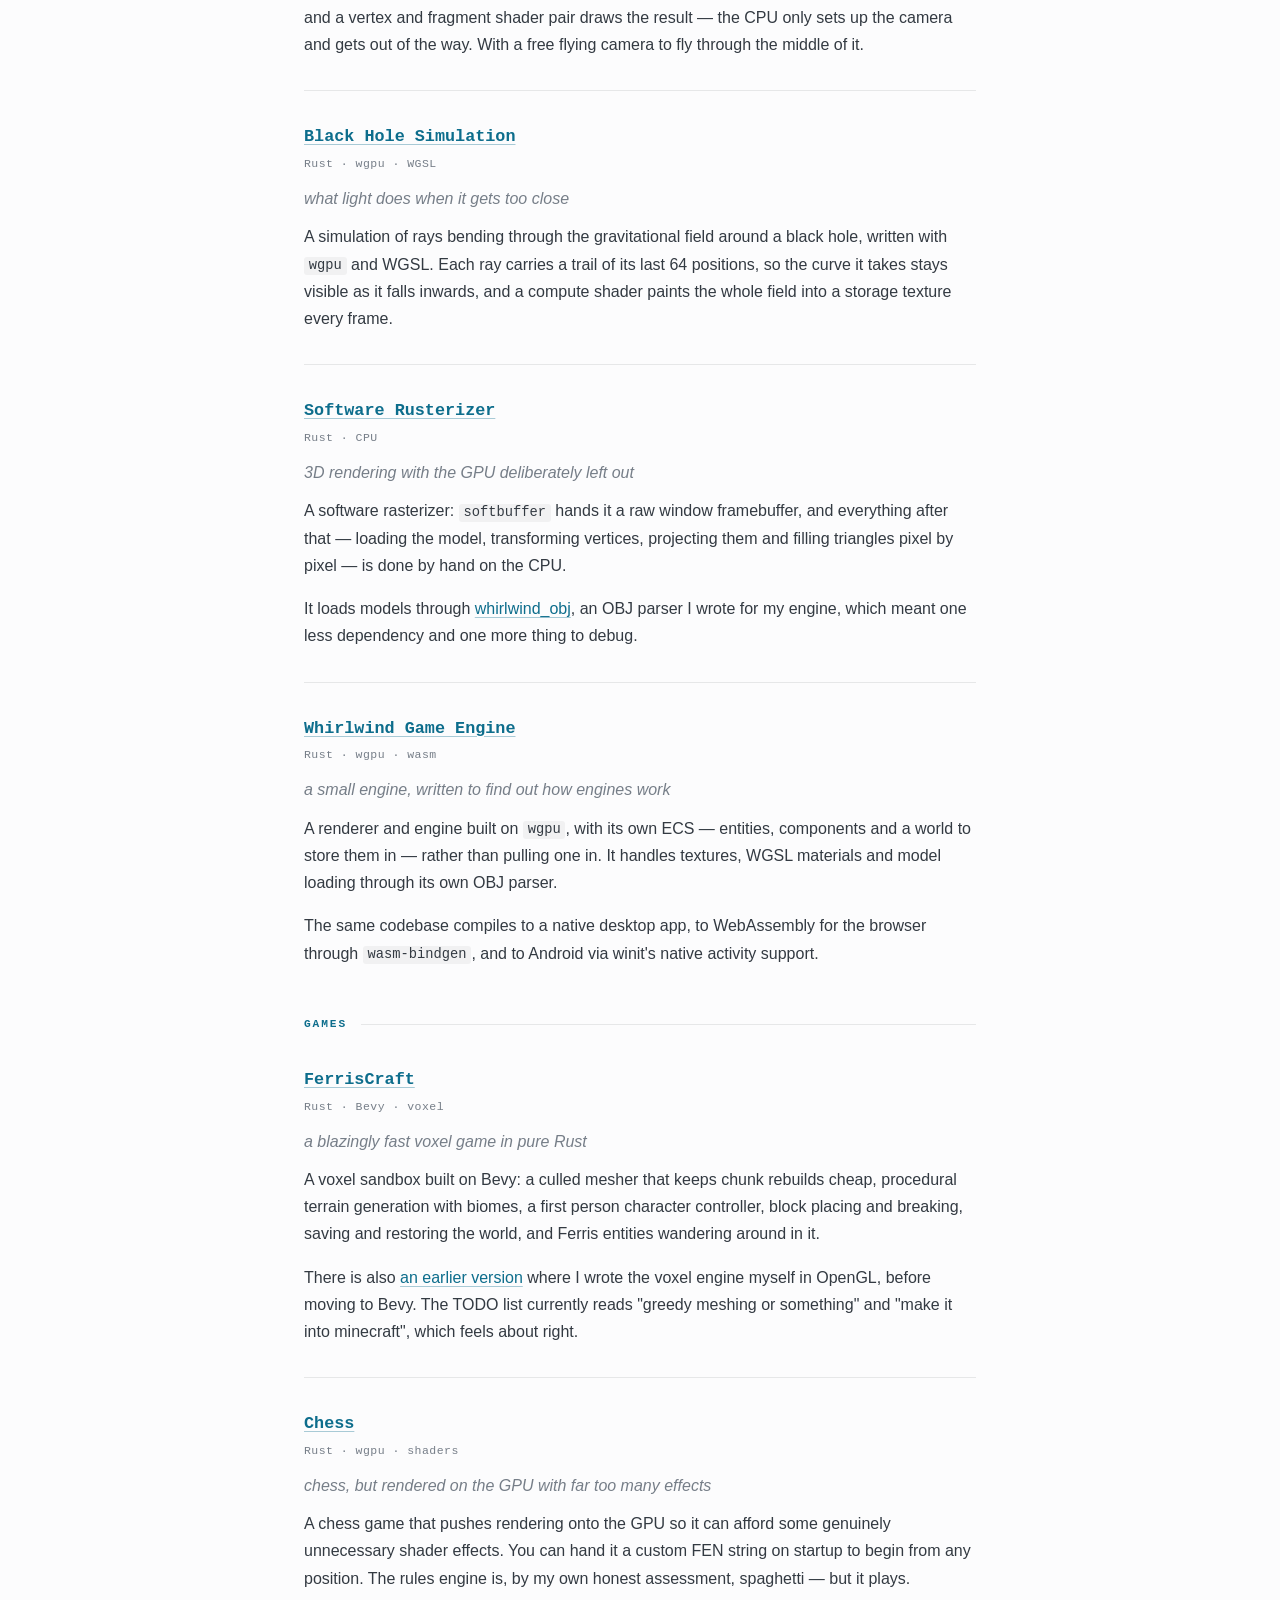
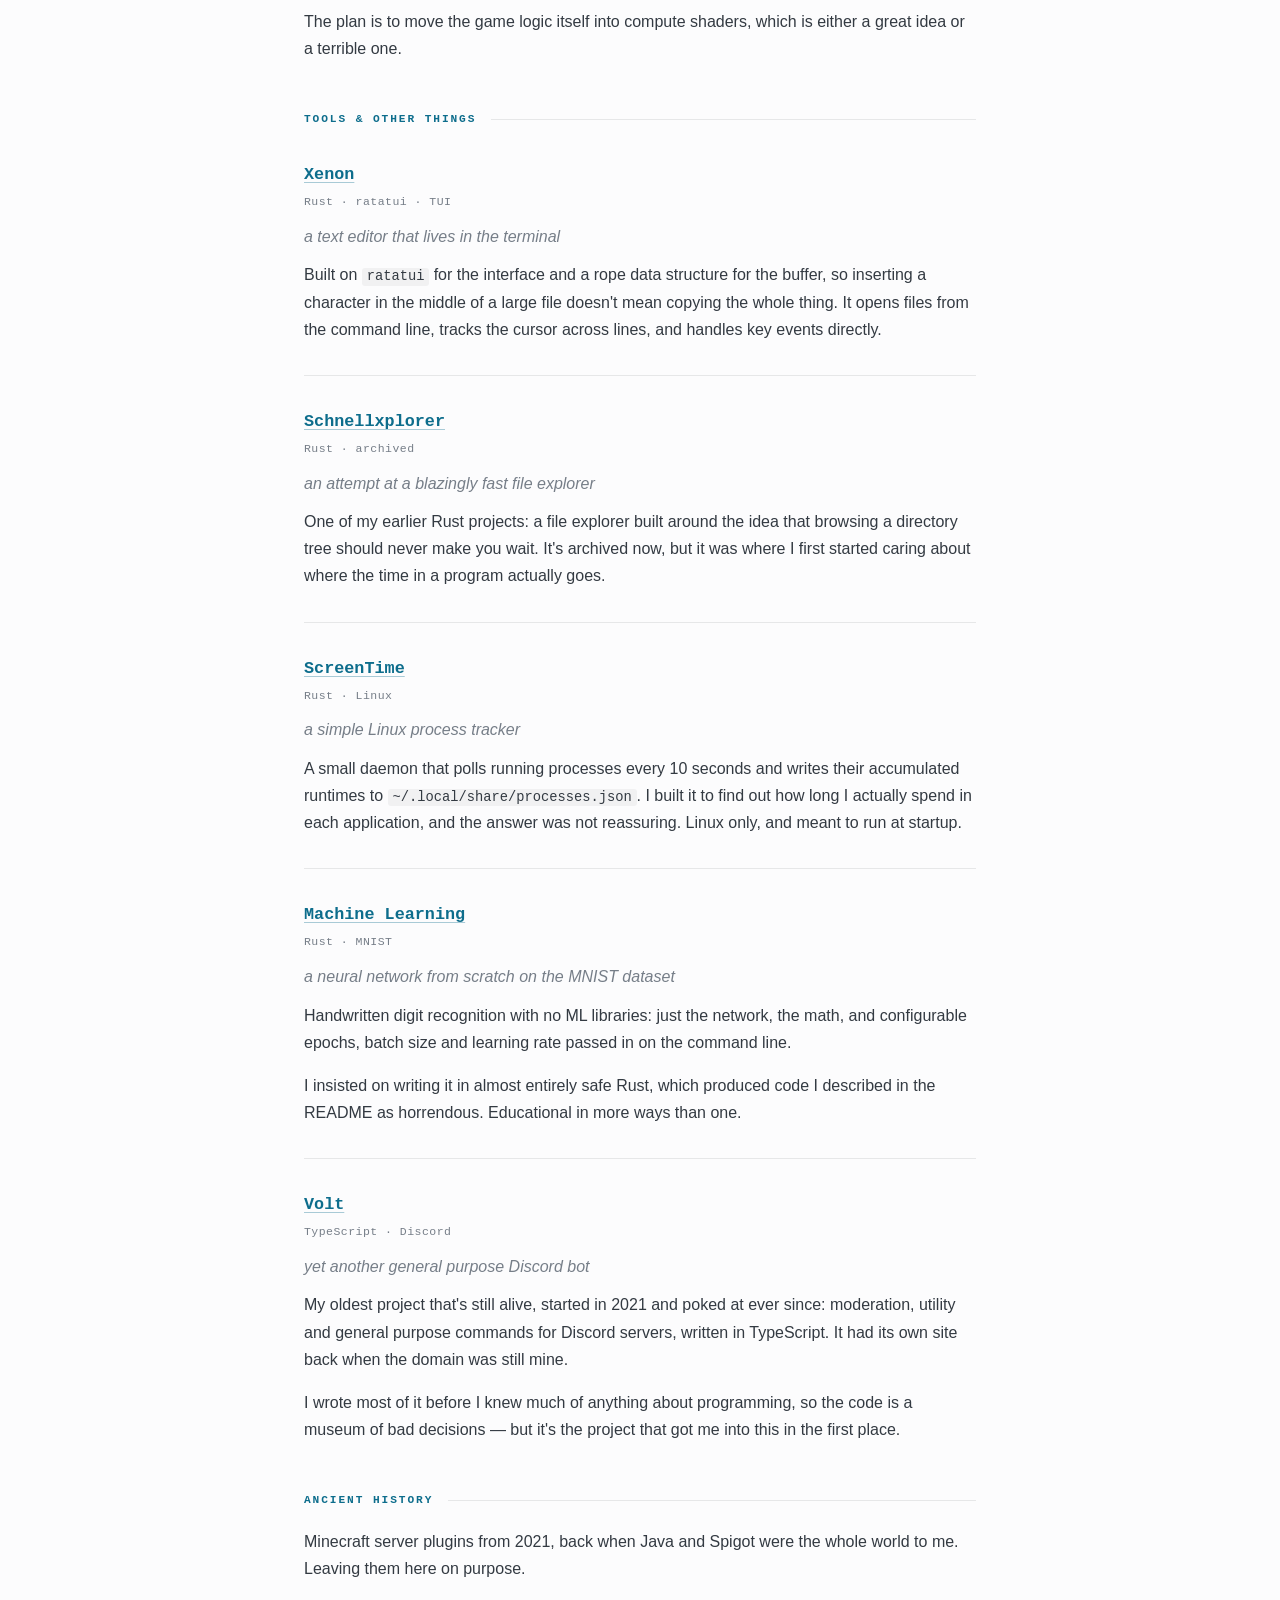
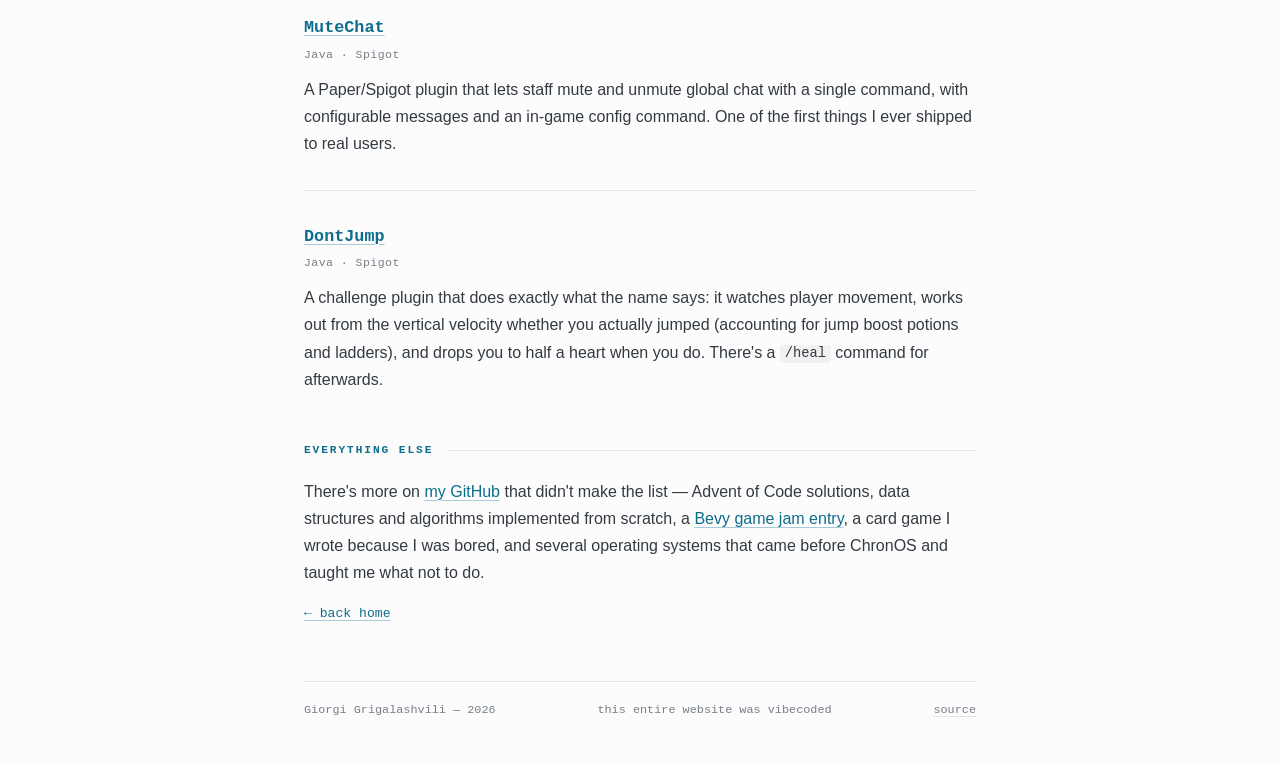
==== commit 92680757: "Add Ferris Linux, tidy project names - add Ferris Linux to the project index and write-ups, covering" ====
--- a/projects/index.html
+++ b/projects/index.html
@@ -42,6 +42,36 @@
 					</p>
 				</article>
 
+				<article id="ferris-linux">
+					<h3><a href="https://github.com/ferris-linux/ferris-linux">Ferris Linux</a></h3>
+					<p class="tags">Rust &middot; Shell &middot; distro</p>
+					<p class="lede">a Linux distribution assembled from source, package by package</p>
+					<p>
+					A from-scratch distribution I contribute to. Every package is a recipe
+					&mdash; a <code>pkg.json</code> declaring its version and dependencies,
+					next to a shell script that points at an upstream tarball and defines how
+					to configure, build and install it. A Python front end draws a curses menu
+					of the whole <code>recipes/</code> tree and builds whatever you tick.
+					Around thirty packages so far: glibc, the Linux kernel, the Limine
+					bootloader, bash, coreutils in both the GNU and the Rust flavours, OpenSSL,
+					curl, ncurses and the usual compression zoo.
+					</p>
+					<p>
+					Most of my work on it has been packaging &mdash; curl, OpenSSL, zlib,
+					libcap, libidn2, ca-certificates, xz, zstd, lz4, bzip2, libseccomp, file
+					and micro &mdash; plus the kernel config, wiring up uutils as an
+					alternative coreutils, and teaching the builder to skip anything it has
+					already built.
+					</p>
+					<p>
+					I also rewrote
+					<a href="https://github.com/ferris-linux/ferris-strap">ferris-strap</a> in
+					Rust. You hand it a JSON config listing the packages you want and a repo to
+					pull recipes from, and it produces a minimal Ferris Linux environment you
+					can chroot into &mdash; roughly what debootstrap does for Debian.
+					</p>
+				</article>
+
 				<article id="flappyos">
 					<h3><a href="https://github.com/BUGO07/flappyos">FlappyOS</a></h3>
 					<p class="tags">Rust &middot; bare metal &middot; Bevy ECS</p>
@@ -60,7 +90,7 @@
 				</article>
 
 				<article id="emulating-6502">
-					<h3><a href="https://github.com/BUGO07/emulating-6502">Emulating6502</a></h3>
+					<h3><a href="https://github.com/BUGO07/emulating-6502">Emulating 6502</a></h3>
 					<p class="tags">Rust &middot; emulation</p>
 					<p class="lede">the CPU behind the NES and the Commodore 64</p>
 					<p>
@@ -112,7 +142,7 @@
 				</p>
 
 				<article id="raytracing">
-					<h3><a href="https://github.com/BUGO07/raytracing">RayTracing</a></h3>
+					<h3><a href="https://github.com/BUGO07/raytracing">Ray Tracing</a></h3>
 					<p class="tags">Rust &middot; CPU &middot; GPU</p>
 					<p class="lede">rendering by following light around</p>
 					<p>
@@ -131,7 +161,7 @@
 				</article>
 
 				<article id="raymarching">
-					<h3><a href="https://github.com/BUGO07/raymarching">RayMarching</a></h3>
+					<h3><a href="https://github.com/BUGO07/raymarching">Ray Marching</a></h3>
 					<p class="tags">Rust &middot; GLSL &middot; SDF</p>
 					<p class="lede">rendering shapes defined by distance, not triangles</p>
 					<p>
@@ -161,7 +191,7 @@
 				</article>
 
 				<article id="black-hole">
-					<h3><a href="https://github.com/BUGO07/black_hole">BlackHole</a></h3>
+					<h3><a href="https://github.com/BUGO07/black_hole">Black Hole Simulation</a></h3>
 					<p class="tags">Rust &middot; wgpu &middot; WGSL</p>
 					<p class="lede">what light does when it gets too close</p>
 					<p>
@@ -174,7 +204,7 @@
 				</article>
 
 				<article id="software-rusterizer">
-					<h3><a href="https://github.com/BUGO07/software-rusterizer">SoftwareRusterizer</a></h3>
+					<h3><a href="https://github.com/BUGO07/software-rusterizer">Software Rusterizer</a></h3>
 					<p class="tags">Rust &middot; CPU</p>
 					<p class="lede">3D rendering with the GPU deliberately left out</p>
 					<p>
@@ -192,7 +222,7 @@
 				</article>
 
 				<article id="whirlwind">
-					<h3><a href="https://github.com/BUGO07/whirlwind">Whirlwind</a></h3>
+					<h3><a href="https://github.com/BUGO07/whirlwind">Whirlwind Game Engine</a></h3>
 					<p class="tags">Rust &middot; wgpu &middot; wasm</p>
 					<p class="lede">a small engine, written to find out how engines work</p>
 					<p>
@@ -289,7 +319,7 @@
 				</article>
 
 				<article id="machine-learning">
-					<h3><a href="https://github.com/BUGO07/machine-learning">MachineLearning</a></h3>
+					<h3><a href="https://github.com/BUGO07/machine-learning">Machine Learning</a></h3>
 					<p class="tags">Rust &middot; MNIST</p>
 					<p class="lede">a neural network from scratch on the MNIST dataset</p>
 					<p>
